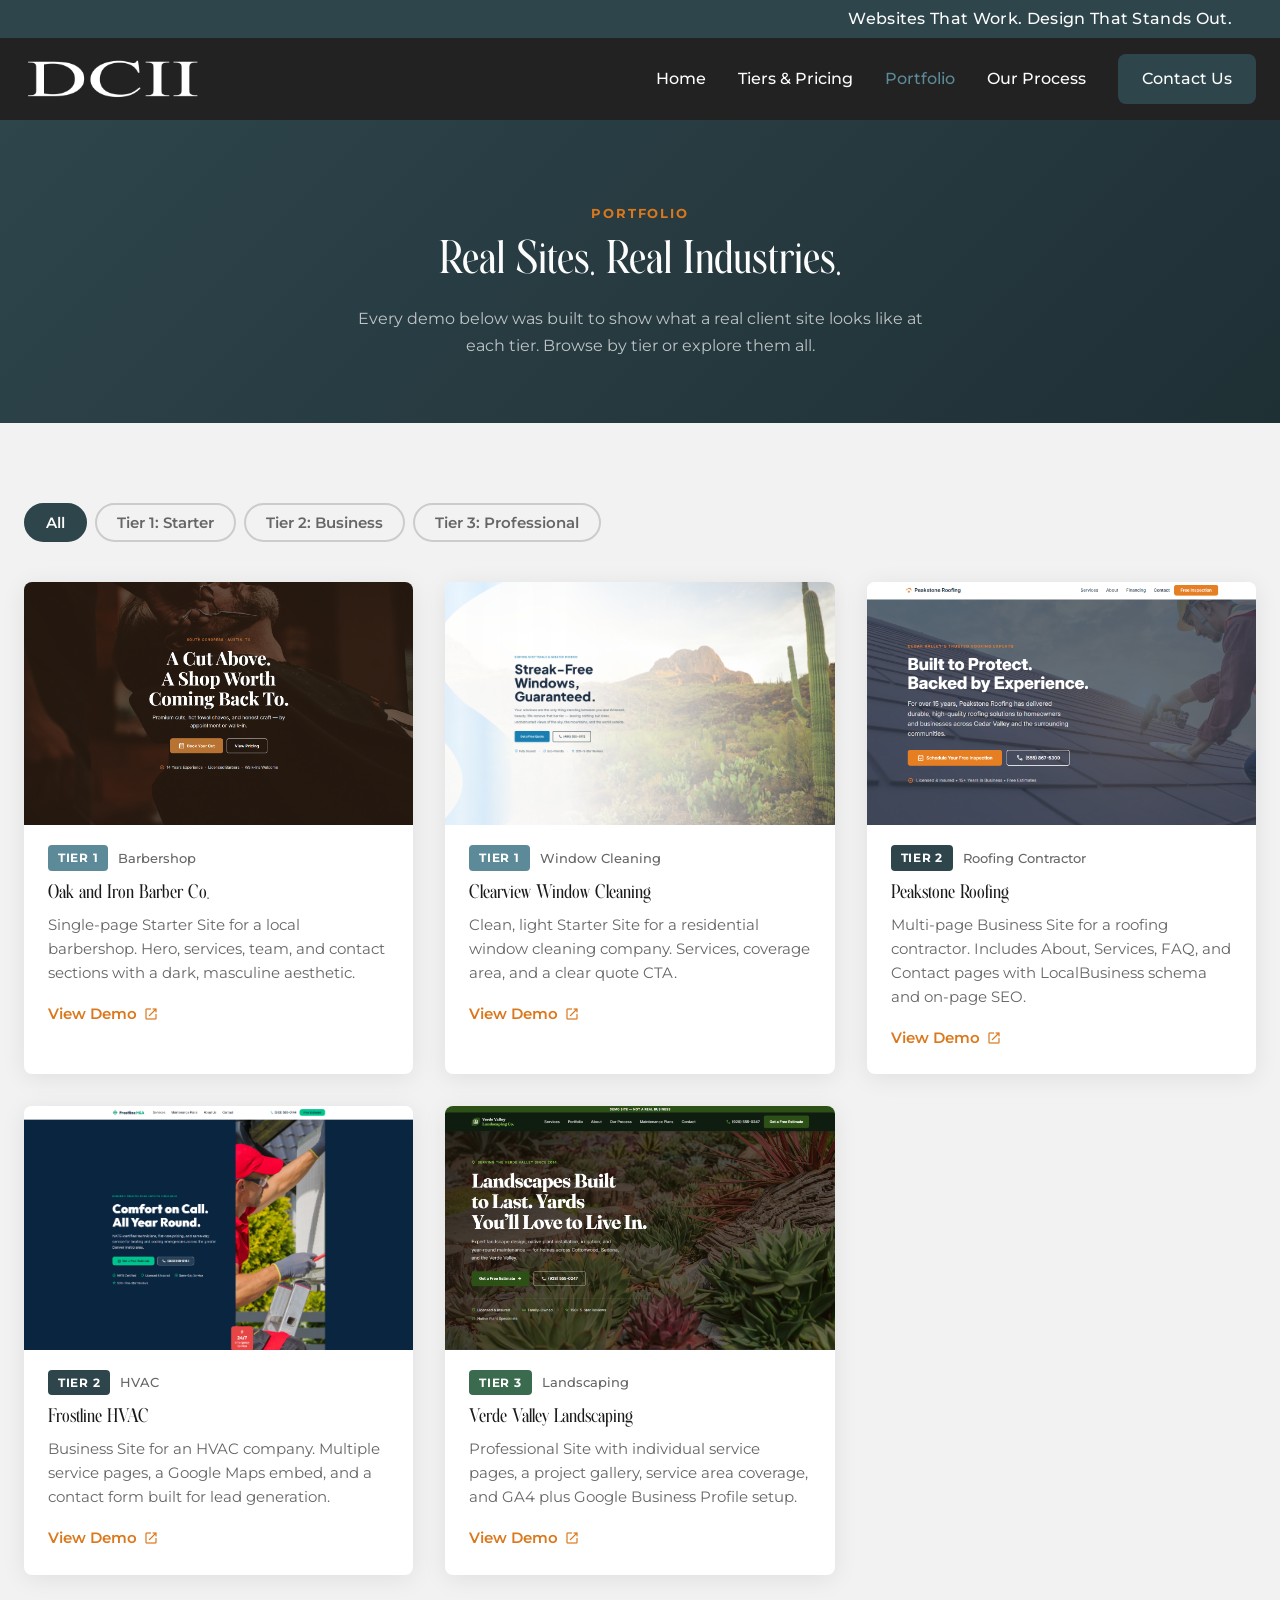
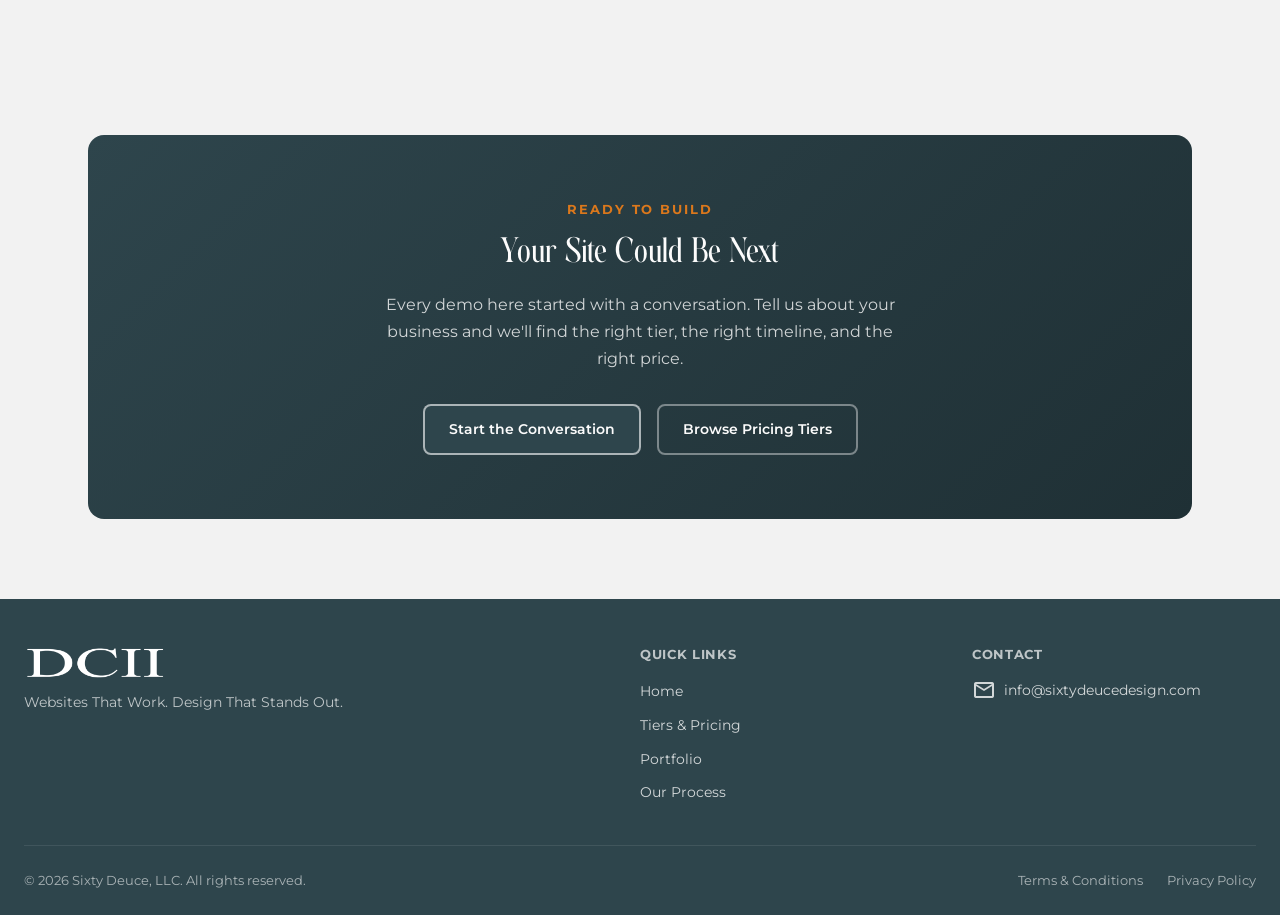
==== portfolio.html @ 743c44a7 "Refactor thank-you.html to remove inline styles and improve maintainability; add new tiers.html file" ====
<!DOCTYPE html>
<html lang="en">
<head>
  <meta charset="UTF-8">
  <meta name="viewport" content="width=device-width, initial-scale=1.0">
  <title>Portfolio | Sixty Deuce Design</title>
  <meta name="description" content="Browse live demo sites from Sixty Deuce Design. See real examples of Starter, Business, and Professional tier builds across barbershops, contractors, HVAC, landscaping, and more.">
  <meta property="og:title" content="Portfolio | Sixty Deuce Design">
  <meta property="og:description" content="Browse live demo sites from Sixty Deuce Design. See real examples of Starter, Business, and Professional tier builds.">
  <meta property="og:image" content="images/open-graph.png">
  <meta property="og:type" content="website">
  <link rel="icon" href="images/favicon.png" type="image/png">
  <link rel="apple-touch-icon" href="images/webclip.png">
  <link rel="preconnect" href="https://fonts.googleapis.com">
  <link rel="preconnect" href="https://fonts.gstatic.com" crossorigin>
  <link href="https://fonts.googleapis.com/css2?family=Montserrat:wght@300;400;500;600;700;800&display=swap" rel="stylesheet">
  <link href="https://fonts.googleapis.com/css2?family=Material+Symbols+Outlined:opsz,wght,FILL,GRAD@24,400,0,0" rel="stylesheet">
  <link rel="stylesheet" href="styles.css">
</head>
<body>

  <!-- NAV MOUNT: injected by js/components.js -->
  <div id="nav-mount"></div>

  <main id="main-content">

    <!-- PORTFOLIO HERO -->
    <section class="portfolio-hero" aria-labelledby="portfolio-page-heading">
      <div class="container">
        <p class="portfolio-hero__eyebrow">Portfolio</p>
        <h1 id="portfolio-page-heading" class="portfolio-hero__heading">Real Sites. Real Industries.</h1>
        <p class="portfolio-hero__subtext">Every demo below was built to show what a real client site looks like at each tier. Browse by tier or explore them all.</p>
      </div>
    </section>

    <!-- PORTFOLIO FILTER + GRID -->
    <section class="portfolio-section section" aria-label="Portfolio demos">
      <div class="container">

        <!-- FILTER BAR -->
        <div class="portfolio-filter" role="group" aria-label="Filter by tier">
          <button class="portfolio-filter__btn is-active" data-filter="all">All</button>
          <button class="portfolio-filter__btn" data-filter="t1">Tier 1: Starter</button>
          <button class="portfolio-filter__btn" data-filter="t2">Tier 2: Business</button>
          <button class="portfolio-filter__btn" data-filter="t3">Tier 3: Professional</button>
        </div>

        <!-- PORTFOLIO GRID -->
        <div class="portfolio-page__grid" id="portfolio-grid">

          <!-- Oak and Iron Barber Co. -->
          <article class="portfolio-page__card" data-tier="t1">
            <a href="https://demos.sixtydeucedesign.com/t1-starter/d3-oak-and-iron-barber/oak-and-iron-barber.html" target="_blank" rel="noopener noreferrer" class="portfolio-page__card-link" aria-label="View Oak and Iron Barber Co. demo (opens in new tab)">
              <div class="portfolio-page__card-image">
                <img src="images/oak-iron-screenshot.png" alt="Oak and Iron Barber Co. website screenshot" loading="lazy">
                <div class="portfolio-page__card-overlay" aria-hidden="true">
                  <span class="material-symbols-outlined">open_in_new</span>
                  <span>View Live Demo</span>
                </div>
              </div>
            </a>
            <div class="portfolio-page__card-info">
              <div class="portfolio-page__card-meta">
                <span class="portfolio-page__tier-badge portfolio-page__tier-badge--t1">Tier 1</span>
                <span class="portfolio-page__industry">Barbershop</span>
              </div>
              <h2 class="portfolio-page__card-title">Oak and Iron Barber Co.</h2>
              <p class="portfolio-page__card-desc">Single-page Starter Site for a local barbershop. Hero, services, team, and contact sections with a dark, masculine aesthetic.</p>
              <a href="https://demos.sixtydeucedesign.com/t1-starter/d3-oak-and-iron-barber/oak-and-iron-barber.html" target="_blank" rel="noopener noreferrer" class="portfolio-page__demo-link">
                View Demo <span class="material-symbols-outlined" aria-hidden="true">open_in_new</span>
              </a>
            </div>
          </article>

          <!-- Clearview Window Cleaning -->
          <article class="portfolio-page__card" data-tier="t1">
            <a href="https://demos.sixtydeucedesign.com/t1-starter/d4-clearview-window-cleaning/clearview-window-cleaning.html" target="_blank" rel="noopener noreferrer" class="portfolio-page__card-link" aria-label="View Clearview Window Cleaning demo (opens in new tab)">
              <div class="portfolio-page__card-image">
                <img src="images/clearview-window-screenshot.png" alt="Clearview Window Cleaning website screenshot" loading="lazy">
                <div class="portfolio-page__card-overlay" aria-hidden="true">
                  <span class="material-symbols-outlined">open_in_new</span>
                  <span>View Live Demo</span>
                </div>
              </div>
            </a>
            <div class="portfolio-page__card-info">
              <div class="portfolio-page__card-meta">
                <span class="portfolio-page__tier-badge portfolio-page__tier-badge--t1">Tier 1</span>
                <span class="portfolio-page__industry">Window Cleaning</span>
              </div>
              <h2 class="portfolio-page__card-title">Clearview Window Cleaning</h2>
              <p class="portfolio-page__card-desc">Clean, light Starter Site for a residential window cleaning company. Services, coverage area, and a clear quote CTA.</p>
              <a href="https://demos.sixtydeucedesign.com/t1-starter/d4-clearview-window-cleaning/clearview-window-cleaning.html" target="_blank" rel="noopener noreferrer" class="portfolio-page__demo-link">
                View Demo <span class="material-symbols-outlined" aria-hidden="true">open_in_new</span>
              </a>
            </div>
          </article>

          <!-- Peakstone Roofing -->
          <article class="portfolio-page__card" data-tier="t2">
            <a href="https://demos.sixtydeucedesign.com/t2-business/d1-peakstone-roofing/peakstone-roofing.html" target="_blank" rel="noopener noreferrer" class="portfolio-page__card-link" aria-label="View Peakstone Roofing demo (opens in new tab)">
              <div class="portfolio-page__card-image">
                <img src="images/peakstone-screenshot.png" alt="Peakstone Roofing website screenshot" loading="lazy">
                <div class="portfolio-page__card-overlay" aria-hidden="true">
                  <span class="material-symbols-outlined">open_in_new</span>
                  <span>View Live Demo</span>
                </div>
              </div>
            </a>
            <div class="portfolio-page__card-info">
              <div class="portfolio-page__card-meta">
                <span class="portfolio-page__tier-badge portfolio-page__tier-badge--t2">Tier 2</span>
                <span class="portfolio-page__industry">Roofing Contractor</span>
              </div>
              <h2 class="portfolio-page__card-title">Peakstone Roofing</h2>
              <p class="portfolio-page__card-desc">Multi-page Business Site for a roofing contractor. Includes About, Services, FAQ, and Contact pages with LocalBusiness schema and on-page SEO.</p>
              <a href="https://demos.sixtydeucedesign.com/t2-business/d1-peakstone-roofing/peakstone-roofing.html" target="_blank" rel="noopener noreferrer" class="portfolio-page__demo-link">
                View Demo <span class="material-symbols-outlined" aria-hidden="true">open_in_new</span>
              </a>
            </div>
          </article>

          <!-- Frostline HVAC -->
          <article class="portfolio-page__card" data-tier="t2">
            <a href="https://demos.sixtydeucedesign.com/t2-business/d2-frostline-hvac/frostline-hvac.html" target="_blank" rel="noopener noreferrer" class="portfolio-page__card-link" aria-label="View Frostline HVAC demo (opens in new tab)">
              <div class="portfolio-page__card-image">
                <img src="images/frostline-hvac.png" alt="Frostline HVAC website screenshot" loading="lazy">
                <div class="portfolio-page__card-overlay" aria-hidden="true">
                  <span class="material-symbols-outlined">open_in_new</span>
                  <span>View Live Demo</span>
                </div>
              </div>
            </a>
            <div class="portfolio-page__card-info">
              <div class="portfolio-page__card-meta">
                <span class="portfolio-page__tier-badge portfolio-page__tier-badge--t2">Tier 2</span>
                <span class="portfolio-page__industry">HVAC</span>
              </div>
              <h2 class="portfolio-page__card-title">Frostline HVAC</h2>
              <p class="portfolio-page__card-desc">Business Site for an HVAC company. Multiple service pages, a Google Maps embed, and a contact form built for lead generation.</p>
              <a href="https://demos.sixtydeucedesign.com/t2-business/d2-frostline-hvac/frostline-hvac.html" target="_blank" rel="noopener noreferrer" class="portfolio-page__demo-link">
                View Demo <span class="material-symbols-outlined" aria-hidden="true">open_in_new</span>
              </a>
            </div>
          </article>

          <!-- Verde Valley Landscaping -->
          <article class="portfolio-page__card" data-tier="t3">
            <a href="https://demos.sixtydeucedesign.com/t3-professional/d5-verde-valley-landscaping/verde-valley-landscaping.html" target="_blank" rel="noopener noreferrer" class="portfolio-page__card-link" aria-label="View Verde Valley Landscaping demo (opens in new tab)">
              <div class="portfolio-page__card-image">
                <img src="images/verde-screenshot.png" alt="Verde Valley Landscaping website screenshot" loading="lazy">
                <div class="portfolio-page__card-overlay" aria-hidden="true">
                  <span class="material-symbols-outlined">open_in_new</span>
                  <span>View Live Demo</span>
                </div>
              </div>
            </a>
            <div class="portfolio-page__card-info">
              <div class="portfolio-page__card-meta">
                <span class="portfolio-page__tier-badge portfolio-page__tier-badge--t3">Tier 3</span>
                <span class="portfolio-page__industry">Landscaping</span>
              </div>
              <h2 class="portfolio-page__card-title">Verde Valley Landscaping</h2>
              <p class="portfolio-page__card-desc">Professional Site with individual service pages, a project gallery, service area coverage, and GA4 plus Google Business Profile setup.</p>
              <a href="https://demos.sixtydeucedesign.com/t3-professional/d5-verde-valley-landscaping/verde-valley-landscaping.html" target="_blank" rel="noopener noreferrer" class="portfolio-page__demo-link">
                View Demo <span class="material-symbols-outlined" aria-hidden="true">open_in_new</span>
              </a>
            </div>
          </article>

        </div>

        <!-- EMPTY STATE (shown when filter returns no results) -->
        <p class="portfolio-empty" id="portfolio-empty" hidden>No demos in this tier yet. Check back soon.</p>

      </div>
    </section>

    <!-- PORTFOLIO CTA -->
    <section class="portfolio-cta-section section" aria-label="Start a project">
      <div class="container container--medium">
        <div class="portfolio-cta">
          <p class="portfolio-cta__eyebrow">Ready to Build</p>
          <h2 class="portfolio-cta__heading">Your Site Could Be Next</h2>
          <p class="portfolio-cta__text">Every demo here started with a conversation. Tell us about your business and we'll find the right tier, the right timeline, and the right price.</p>
          <div class="portfolio-cta__actions">
            <a href="index.html#contact-form" class="btn btn--primary">Start the Conversation</a>
            <a href="tiers.html" class="btn btn--secondary">Browse Pricing Tiers</a>
          </div>
        </div>
      </div>
    </section>

  </main>

  <!-- FOOTER MOUNT: injected by js/components.js -->
  <div id="footer-mount"></div>

  <script src="js/components.js"></script>
  <script>
    (function () {
      "use strict";

      /**
       * Initializes the portfolio filter buttons.
       * Filters cards by tier using data-tier attributes.
       */
      function initPortfolioFilter() {
        const filterBtns = document.querySelectorAll(".portfolio-filter__btn");
        const cards = document.querySelectorAll(".portfolio-page__card");
        const emptyState = document.getElementById("portfolio-empty");

        if (!filterBtns.length) {
          return;
        }

        /**
         * Applies a filter to the portfolio grid.
         * @param {string} filter The tier key to filter by, or 'all'.
         */
        function applyFilter(filter) {
          let visibleCount = 0;

          cards.forEach((card) => {
            const matches = filter === "all" || card.dataset.tier === filter;

            card.hidden = !matches;

            if (matches) {
              visibleCount++;
            }
          });

          if (emptyState) {
            emptyState.hidden = visibleCount > 0;
          }
        }

        filterBtns.forEach((btn) => {
          btn.addEventListener("click", () => {
            filterBtns.forEach((b) => {
              b.classList.remove("is-active");
              b.setAttribute("aria-pressed", "false");
            });

            btn.classList.add("is-active");
            btn.setAttribute("aria-pressed", "true");

            applyFilter(btn.dataset.filter);
          });
        });
      }

      if (document.readyState === "complete") {
        initPortfolioFilter();
      } else {
        window.addEventListener("load", initPortfolioFilter, { once: true });
      }
    })();
  </script>

</body>
</html>
---- styles.css ----
/* ================================
   SIXTY DEUCE DESIGN - MAIN STYLES
   ================================ */

/* ================================
   CUSTOM FONTS
   ================================ */
@font-face {
  font-family: Things;
  src: url("fonts/Things.otf") format("opentype");
  font-weight: 400;
  font-style: normal;
  font-display: swap;
}

/* ================================
   DESIGN TOKENS
   ================================ */
:root {
  --color-primary: #2e454c;
  --color-primary-hover: #1f2e33;
  --color-secondary: #5c8a98;
  --color-accent: #db781c;
  --color-bg: #f2f2f2;
  --color-bg-alt: #fcfcfc;
  --color-text: #1a1a1a;
  --color-text-muted: #666;
  --color-text-inverse: #fcfcfc;
  --color-border: #ccc;
  --color-neutral-dark: #222;
  --font-heading: Things, "Palatino Linotype", sans-serif;
  --font-body: Montserrat, sans-serif;
  --radius: 0.5rem;
  --shadow-smooth: 0 4px 24px rgba(0, 0, 0, 0.08);
  --container-max: 85rem;
  --container-medium: 72rem;
  --section-padding: 5rem 0;
  --section-padding-sm: 3rem 0;
}

/* ================================
   RESET AND BASE
   ================================ */
*,
*::before,
*::after {
  box-sizing: border-box;
}

body {
  margin: 0;
  background-color: var(--color-bg);
  font-family: var(--font-body);
  color: var(--color-text);
  font-size: 1rem;
  line-height: 1.6;
  -webkit-font-smoothing: antialiased;
  -moz-osx-font-smoothing: grayscale;
}

h1, h2, h3, h4, h5, h6 {
  font-family: var(--font-heading);
  margin: 0;
  font-weight: 400;
  line-height: 1.2;
}

h1 { font-size: clamp(2.5rem, 5vw, 4rem); line-height: 1.1; }
h2 { font-size: clamp(2rem, 4vw, 4rem); }
h3 { font-size: clamp(1.5rem, 3vw, 2rem); }

p { margin: 0 0 1rem; }

a {
  color: var(--color-secondary);
  text-decoration: none;
  transition: color 0.2s;
}

a:hover {
  color: var(--color-primary-hover);
}

ul, ol {
  margin: 0;
  padding: 0;
  list-style: none;
}

img {
  max-width: 100%;
  height: auto;
  display: block;
}

/* ================================
   FOCUS STATES
   ================================ */
*[tabindex]:focus-visible,
a:focus-visible,
button:focus-visible,
input:focus-visible,
textarea:focus-visible {
  outline: 0.125rem solid #4d65ff;
  outline-offset: 0.125rem;
}

/* ================================
   SKIP LINK
   ================================ */
.skip-link {
  position: absolute;
  top: -100%;
  left: 1rem;
  background: var(--color-primary);
  color: var(--color-text-inverse);
  padding: 0.5rem 1rem;
  border-radius: var(--radius);
  z-index: 9999;
  font-weight: 600;
}

.skip-link:focus {
  top: 1rem;
  color: var(--color-text-inverse);
}

/* ================================
   LAYOUT
   ================================ */
.container {
  width: 100%;
  max-width: var(--container-max);
  margin: 0 auto;
  padding: 0 1.5rem;
}

.container--medium {
  max-width: var(--container-medium);
}

/* ================================
   BUTTONS
   ================================ */
.btn {
  display: inline-flex;
  align-items: center;
  gap: 0.5rem;
  padding: 0.75rem 1.5rem;
  border: none;
  border-radius: var(--radius);
  font-family: var(--font-body);
  font-size: 0.875rem;
  font-weight: 600;
  text-decoration: none;
  cursor: pointer;
  transition: background-color 0.2s, color 0.2s, transform 0.15s;
}

.btn:hover {
  transform: translateY(-1px);
}

.btn--primary {
  background-color: var(--color-primary);
  color: var(--color-text-inverse);
}

.btn--primary:hover {
  background-color: var(--color-primary-hover);
  color: var(--color-text-inverse);
}

.btn--secondary {
  background-color: transparent;
  color: var(--color-primary);
  border: 2px solid var(--color-primary);
}

.btn--secondary:hover {
  background-color: var(--color-primary);
  color: var(--color-text-inverse);
}

.btn--white {
  background-color: var(--color-bg-alt);
  color: var(--color-primary);
}

.btn--white:hover {
  background-color: var(--color-primary);
  color: var(--color-text-inverse);
}

/* ================================
   TOP BANNER
   ================================ */
.top-banner {
  background-color: var(--color-primary);
  padding: 0.4rem 1.5rem;
}

.top-banner__text {
  text-align: right;
  color: var(--color-text-inverse);
  font-size: 1rem;
  font-weight: 500;
  letter-spacing: 0.02em;
  margin: 0;
}

/* ================================
   SITE HEADER
   ================================ */
.site-header {
  position: sticky;
  top: 0;
  z-index: 100;
  background-color: #222222;
  transition: box-shadow 0.3s;
}

.site-header--scrolled {
  box-shadow: 0 2px 12px rgba(0, 0, 0, 0.1);
}

.site-header__inner {
  display: flex;
  align-items: center;
  justify-content: space-between;
  padding: 1rem 1.5rem;
}

.site-header__logo-img {
  width: auto;
  height: 2.5rem;
}

.site-header__logo-img--inverted {
  filter: invert(1) brightness(2);
}

.site-header__nav ul {
  display: flex;
  align-items: center;
  gap: 2rem;
}

.site-header__nav a {
  color: var(--color-text-inverse);
  font-size: 1rem;
  font-weight: 500;
  transition: color 0.2s;
}

.site-header__nav a:hover {
  color: var(--color-accent);
}

.site-header__nav a.is-active {
  color: var(--color-secondary);
}

.site-header__cta {
  color: var(--color-text-inverse);
}

.site-header__cta:hover {
  color: var(--color-text-inverse);
}



/* ================================
   HERO
   ================================ */
.hero {
  position: relative;
  display: flex;
  align-items: center;
  min-height: 85vh;
  overflow: hidden;
}

.hero__background {
  position: absolute;
  inset: 0;
}

.hero__background img {
  width: 100%;
  height: 100%;
  object-fit: cover;
}

.hero__overlay {
  position: absolute;
  inset: 0;
  background: linear-gradient(135deg, rgba(30, 45, 50, 0.85), rgba(30, 45, 50, 0.6));
}

.hero__content {
  position: relative;
  z-index: 1;
  display: grid;
  grid-template-columns: 1fr 2fr;
  align-items: center;
  gap: 3rem;
  width: 100%;
  max-width: var(--container-max);
  margin: 0 auto;
  padding: 4rem 1.5rem;
}

.hero__text {
  color: var(--color-text-inverse);
}

.hero__subtitle {
  display: flex;
  align-items: center;
  gap: 1rem;
  margin-bottom: 1.5rem;
  font-size: 0.875rem;
  font-weight: 500;
  text-transform: uppercase;
  letter-spacing: 0.05em;
}

.hero__subtitle::before,
.hero__subtitle::after {
  content: "";
  height: 1px;
  width: 2rem;
  background-color: var(--color-accent);
}

.hero__title {
  color: var(--color-text-inverse);
  margin-bottom: 1.5rem;
}

.hero__tagline {
  font-size: 1.125rem;
  line-height: 1.7;
  opacity: 0.9;
  margin-bottom: 0;
}

.hero__image-wrap {
  position: relative;
}

.hero__image-wrap img {
  width: 100%;
  height: auto;
  border-radius: var(--radius);
}

/* ================================
   SECTION UTILITIES
   ================================ */
.section {
  padding: var(--section-padding);
}

.section--dark {
  background-color: var(--color-primary);
  color: var(--color-text-inverse);
}

.section--alt {
  background-color: var(--color-bg-alt);
}

.section__header {
  text-align: center;
  max-width: 54rem;
  margin: 0 auto 3rem;
}

.section__header h2 {
  margin-bottom: 1rem;
}

.section__header p {
  font-size: 1.125rem;
  color: var(--color-text);
}

.section--dark .section__header p {
  color: rgba(252, 252, 252, 0.8);
}

/* ================================
   INTRO SECTION
   ================================ */
.intro-section {
  position: relative;
  background: linear-gradient(
    to bottom,
    var(--color-bg) 50%,
    var(--color-primary) 50%
  );
}

.intro-section .intro__closing {
  color: var(--color-text-inverse);
  font-size: 1.5rem;
}

.intro__statement {
  font-size: 1.5rem;
  line-height: 1.8;
  text-align: center;
  margin: 0 auto 3rem;
}

.intro__cards {
  display: grid;
  grid-template-columns: repeat(3, 1fr);
  gap: 2rem;
  margin-bottom: 2rem;
}

.intro__card {
  background-color: var(--color-bg-alt);
  border-radius: var(--radius);
  border: 1px solid var(--color-text-muted);
  padding: 2rem;
  text-align: center;
  box-shadow: var(--shadow-smooth);
  transition: transform 0.2s;
}

.intro__card:hover {
  transform: translateY(-4px);
}

.intro__card-icon {
  width: 4.5rem;
  height: 4.5rem;
  margin: 0 auto 1rem;
  color: var(--color-text);
}

.intro__card-icon svg {
  width: 100%;
  height: 100%;
}

.intro__card-title {
  font-family: var(--font-heading);
  font-size: 2.25rem;
  font-weight: 400;
  margin-bottom: 0.5rem;
}

.intro__closing {
  text-align: center;
  font-size: 1.125rem;
  color: var(--color-secondary);
}

/* ================================
   TIERS SECTION
   ================================ */
.tiers__eyebrow {
  display: flex;
  align-items: center;
  justify-content: center;
  gap: 1rem;
  font-size: 0.875rem;
  font-weight: 500;
  letter-spacing: 0.05em;
  margin-bottom: 0.5rem;
}

.tiers__eyebrow::before,
.tiers__eyebrow::after {
  content: "";
  width: 3rem;
  height: 1px;
  background-color: var(--color-text);
}

.tiers__logo {
  display: block;
  width: auto;
  height: 5rem;
  margin: 0 auto 1.5rem;
}

.tiers__header h2 {
  font-family: var(--font-heading);
  font-size: 4rem;
  font-weight: 400;
  color: var(--color-accent);
  line-height: 1.2;
  margin-bottom: 1.5rem;
}

.tiers__intro {
  font-size: 1.25rem;
  line-height: 1.8;
  color: var(--color-text);
}

.tiers__row {
  display: grid;
  grid-template-columns: 1fr 1fr;
  align-items: center;
  gap: 3rem;
  padding: 3rem 0;
}

.tiers__row:not(:last-child) {
  border-bottom: 1px solid var(--color-border);
}

.tiers__row.is-reversed {
  direction: rtl;
}

.tiers__row.is-reversed > * {
  direction: ltr;
}

.tiers__image {
  position: relative;
  border-radius: var(--radius);
  overflow: hidden;
  box-shadow: var(--shadow-smooth);
  aspect-ratio: 6 / 4;
}

.tiers__image img {
  width: 100%;
  height: 100%;
  object-fit: cover;
  display: block;
}

.tiers__content h2 {
  margin-bottom: 0.5rem;
}

.tiers__price {
  font-size: 1.25rem;
  font-weight: 600;
  margin-bottom: 0.5rem;
}

.tiers__tagline {
  font-style: italic;
  color: var(--color-text-muted);
  margin-bottom: 1rem;
}

.tiers__features {
  margin-bottom: 1.5rem;
  padding-left: 1.25rem;
  list-style: disc;
}

.tiers__features li {
  margin-bottom: 0.5rem;
  line-height: 1.5;
}

/* ================================
   ADD-ONS SECTION
   ================================ */
.addons-section {
  background: linear-gradient(135deg, #3d5a63 0%, #2e454c 40%, #1f3035 100%);
}

.addons__icon {
  width: 5rem;
  height: 5rem;
  margin: 0 auto 1rem;
  color: var(--color-text-inverse);
}

.addons__icon svg {
  width: 100%;
  height: 100%;
}

.addons-section .section__header h2 {
  font-family: var(--font-heading);
  font-size: 4rem;
  font-weight: 400;
}

.addons__grid {
  display: grid;
  grid-template-columns: 1fr 1fr;
  gap: 2rem;
}

.addons__card {
  background-color: rgba(20, 35, 40, 0.85);
  border-radius: var(--radius);
  padding: 2.5rem;
  border: 1px solid rgba(255, 255, 255, 0.1);
}

.addons__card h3 {
  font-family: var(--font-heading);
  font-size: 2rem;
  font-weight: 400;
  margin-bottom: 1.25rem;
  color: var(--color-text-inverse);
}

.addons__card ul {
  padding-left: 1.25rem;
  list-style: disc;
}

.addons__card li {
  margin-bottom: 1rem;
  line-height: 1.6;
  color: rgba(252, 252, 252, 0.9);
}

/* ================================
   PROCESS / TIMELINE SECTION
   ================================ */
.timeline {
  position: relative;
  padding-top: 3rem;
}

.timeline__track {
  position: absolute;
  top: 5rem;
  left: 2rem;
  right: 2rem;
  height: 3px;
  background-color: var(--color-border);
}

.timeline__progress {
  width: 0;
  height: 100%;
  background-color: var(--color-accent);
  transition: width 3s cubic-bezier(0.4, 0, 0.2, 1);
}

.timeline[data-scroll="in"] .timeline__progress {
  width: 100%;
}

.timeline__steps {
  display: grid;
  grid-template-columns: repeat(4, 1fr);
  gap: 2rem;
  position: relative;
}

.timeline__step {
  text-align: center;
  padding: 0 0.5rem;
}

.timeline__marker {
  width: 3.5rem;
  height: 3.5rem;
  border-radius: 50%;
  background-color: var(--color-primary);
  color: var(--color-text-inverse);
  font-family: var(--font-heading);
  font-size: 1.125rem;
  font-weight: 700;
  display: flex;
  align-items: center;
  justify-content: center;
  margin: 0 auto 1.25rem;
  border: 3px solid var(--color-border);
  transition: background-color 0.6s ease, border-color 0.6s ease, transform 0.6s ease;
  position: relative;
  z-index: 2;
}

.timeline[data-scroll="in"] .timeline__step:nth-child(1) .timeline__marker {
  background-color: var(--color-accent);
  border-color: var(--color-accent);
  transform: scale(1.15);
  transition-delay: 0.6s;
}

.timeline[data-scroll="in"] .timeline__step:nth-child(2) .timeline__marker {
  background-color: var(--color-accent);
  border-color: var(--color-accent);
  transform: scale(1.15);
  transition-delay: 1.3s;
}

.timeline[data-scroll="in"] .timeline__step:nth-child(3) .timeline__marker {
  background-color: var(--color-accent);
  border-color: var(--color-accent);
  transform: scale(1.15);
  transition-delay: 2s;
}

.timeline[data-scroll="in"] .timeline__step:nth-child(4) .timeline__marker {
  background-color: var(--color-accent);
  border-color: var(--color-accent);
  transform: scale(1.15);
  transition-delay: 2.7s;
}

.timeline__step h3 {
  margin-bottom: 0.5rem;
  font-size: 2.5rem;
}

.timeline__step p {
  font-size: 0.9375rem;
  color: var(--color-text-muted);
  line-height: 1.6;
}

/* ================================
   PORTFOLIO SECTION
   ================================ */
.portfolio__grid {
  display: grid;
  grid-template-columns: repeat(2, 1fr);
  gap: 2rem;
}

.portfolio__card {
  display: block;
  position: relative;
  border-radius: var(--radius);
  overflow: hidden;
  box-shadow: var(--shadow-smooth);
  text-decoration: none;
  transition: transform 0.2s, box-shadow 0.2s;
}

.portfolio__card:hover {
  transform: translateY(-4px);
  box-shadow: 0 8px 32px rgba(0, 0, 0, 0.12);
}

.portfolio__card-image {
  aspect-ratio: 16 / 10;
  overflow: hidden;
}

.portfolio__card-image img {
  width: 100%;
  height: 100%;
  object-fit: cover;
  transition: transform 0.3s;
}

.portfolio__card:hover .portfolio__card-image img {
  transform: scale(1.03);
}

.portfolio__card-info {
  padding: 1.25rem 1.5rem;
  background: var(--color-bg-alt);
}

.portfolio__card-title {
  font-family: var(--font-heading);
  font-size: 1.25rem;
  font-weight: 700;
  color: var(--color-text);
  margin-bottom: 0.25rem;
}

.portfolio__card-tier {
  font-size: 0.8125rem;
  font-weight: 500;
  color: var(--color-secondary);
  text-transform: uppercase;
  letter-spacing: 0.03em;
}

/* ================================
   CONTACT FORM SECTION
   ================================ */
.contact {
  position: relative;
  background-color: #1f3035;
  background-image: url("data:image/svg+xml,%3Csvg width='40' height='40' xmlns='http://www.w3.org/2000/svg'%3E%3Cpath d='M0 40L40 0H20L0 20M40 40V20L20 40' fill='%2322353b' fill-opacity='0.5'/%3E%3C/svg%3E");
  overflow: hidden;
}

.contact__bg-accent {
  position: absolute;
  top: -8rem;
  right: -8rem;
  width: 28rem;
  height: 28rem;
  border-radius: 50%;
  background: radial-gradient(circle, rgba(219, 120, 28, 0.12) 0%, transparent 70%);
  pointer-events: none;
}

.contact__header {
  text-align: center;
  margin-bottom: 3rem;
}

.contact__eyebrow {
  display: inline-block;
  font-size: 0.8125rem;
  font-weight: 700;
  text-transform: uppercase;
  letter-spacing: 0.15em;
  color: var(--color-accent);
  margin-bottom: 0.75rem;
}

.contact__heading {
  color: var(--color-text-inverse);
}

.site-footer__logo-img {
  font-family: var(--font-heading);
  color: var(--color-text-inverse);
  margin: 0 0 1rem;
  filter: invert(1);
}

.contact__subtext {
  max-width: 34rem;
  margin: 0 auto;
  color: rgba(255, 255, 255, 0.7);
  font-size: 1rem;
  line-height: 1.7;
}

.contact__card {
  position: relative;
  max-width: 40rem;
  margin: 0 auto;
  background-color: #fff;
  border-radius: 1rem;
  padding: 3rem;
  box-shadow: 0 20px 60px rgba(0, 0, 0, 0.3);
}

.contact__form {
  display: grid;
  grid-template-columns: 1fr 1fr;
  gap: 1.25rem;
}

.contact__field {
  display: flex;
  flex-direction: column;
  gap: 0.375rem;
}

.contact__field--full {
  grid-column: 1 / -1;
}

.contact__label {
  font-size: 1rem;
  font-weight: 600;
}

.contact__label .required {
  color: #c0392b;
}

.contact__input,
.contact__textarea {
  padding: 0.75rem 1rem;
  border: 1px solid var(--color-border);
  border-radius: var(--radius);
  font-family: var(--font-body);
  font-size: 1rem;
  background-color: #f8f8f8;
  transition: border-color 0.2s, box-shadow 0.2s;
}

.contact__input:focus,
.contact__textarea:focus {
  border-color: var(--color-accent);
  box-shadow: 0 0 0 3px rgba(219, 120, 28, 0.15);
  outline: none;
}

.contact__textarea {
  min-height: 8rem;
  resize: vertical;
}

.contact__submit {
  grid-column: 1 / -1;
  padding-top: 0.5rem;
}

/* ================================
   SITE FOOTER
   ================================ */
.site-footer {
  background-color: var(--color-primary);
  color: var(--color-text-inverse);
  padding: 3rem 0 1.5rem;
}

.site-footer__grid {
  display: grid;
  grid-template-columns: 2fr 1fr 1fr;
  gap: 3rem;
  margin-bottom: 2rem;
}

.site-footer__logo-img {
  width: auto;
  height: 2rem;
  margin-bottom: 0.75rem;
}

.site-footer__tagline {
  font-size: 0.875rem;
  opacity: 0.7;
}

.site-footer__heading {
  font-family: var(--font-body);
  font-size: 0.8125rem;
  font-weight: 700;
  text-transform: uppercase;
  letter-spacing: 0.05em;
  margin-bottom: 1rem;
  opacity: 0.7;
}

.site-footer__list li {
  margin-bottom: 0.5rem;
}

.site-footer__list a {
  color: var(--color-text-inverse);
  font-size: 0.875rem;
  display: inline-flex;
  align-items: center;
  gap: 0.5rem;
  opacity: 0.8;
  transition: opacity 0.2s;
}

.site-footer__list a:hover {
  opacity: 1;
  color: var(--color-text-inverse);
}

.site-footer__bottom {
  display: flex;
  justify-content: space-between;
  align-items: center;
  padding-top: 1.5rem;
  border-top: 1px solid rgba(255, 255, 255, 0.15);
  font-size: 0.8125rem;
  opacity: 0.6;
}

.site-footer__copy {
  margin: 0;
}

.site-footer__legal {
  display: flex;
  gap: 1.5rem;
}

.site-footer__legal a {
  color: var(--color-text-inverse);
}

.site-footer__legal a:hover {
  color: var(--color-text-inverse);
  opacity: 0.8;
}

/* ================================
   RESPONSIVE - TABLET (991px)
   ================================ */
@media (max-width: 991px) {


  .hero__content {
    grid-template-columns: 1fr;
    text-align: center;
  }

  .hero__subtitle {
    justify-content: center;
  }

  .hero__image-wrap {
    display: none;
  }

  .tiers__row,
  .tiers__row.is-reversed {
    grid-template-columns: 1fr;
    direction: ltr;
  }

  .tiers__image {
    order: -1;
  }

  .addons__grid {
    grid-template-columns: 1fr;
  }

  .process__grid {
    grid-template-columns: repeat(2, 1fr);
  }

  .site-footer__grid {
    grid-template-columns: 1fr 1fr;
  }
}

/* ================================
   RESPONSIVE - MOBILE (767px)
   ================================ */
@media (max-width: 767px) {
  :root {
    --section-padding: 3rem 0;
  }

  .intro__cards {
    grid-template-columns: 1fr;
  }

  .portfolio__grid {
    grid-template-columns: 1fr;
  }

  .process__grid {
    grid-template-columns: 1fr;
  }

  .contact__form {
    grid-template-columns: 1fr;
  }

  .contact__card {
    padding: 2rem 1.5rem;
  }

  .contact__heading {
    font-size: 2rem;
  }

  .site-footer__grid {
    grid-template-columns: 1fr;
    gap: 2rem;
  }

  .site-footer__bottom {
    flex-direction: column;
    gap: 0.75rem;
    text-align: center;
  }
}

/* ================================
   SCROLLOUT ANIMATIONS
   ================================ */
[data-scroll] {
  opacity: 0;
  transform: translateY(2rem);
  transition: opacity 0.6s ease, transform 0.6s ease;
}

[data-scroll="in"] {
  opacity: 1;
  transform: translateY(0);
}

.intro__card[data-scroll] {
  transition-delay: calc(var(--scroll-index, 0) * 0.1s);
}

/* ================================
   PORTFOLIO PAGE - HERO
   ================================ */
.portfolio-hero {
  background: linear-gradient(135deg, #2e454c 0%, #1f3035 100%);
  padding: 5rem 0 4rem;
  text-align: center;
}

.portfolio-hero__eyebrow {
  display: inline-block;
  font-size: 0.8125rem;
  font-weight: 700;
  text-transform: uppercase;
  letter-spacing: 0.15em;
  color: var(--color-accent);
  margin-bottom: 0.75rem;
}

.portfolio-hero__heading {
  font-family: var(--font-heading);
  font-size: 3rem;
  color: var(--color-text-inverse);
  margin: 0 0 1rem;
}

.portfolio-hero__subtext {
  max-width: 36rem;
  margin: 0 auto;
  color: rgba(255, 255, 255, 0.7);
  font-size: 1rem;
  line-height: 1.7;
}

/* ================================
   PORTFOLIO PAGE - FILTER
   ================================ */
.portfolio-section {
  background-color: var(--color-bg);
}

.portfolio-filter {
  display: flex;
  gap: 0.5rem;
  flex-wrap: wrap;
  margin-bottom: 2.5rem;
}

.portfolio-filter__btn {
  padding: 0.5rem 1.25rem;
  border: 2px solid var(--color-border);
  border-radius: 2rem;
  background: none;
  font-family: var(--font-body);
  font-size: 0.9375rem;
  font-weight: 600;
  color: var(--color-text-muted);
  cursor: pointer;
  transition: border-color 0.2s, color 0.2s, background-color 0.2s;
}

.portfolio-filter__btn:hover {
  border-color: var(--color-primary);
  color: var(--color-primary);
}

.portfolio-filter__btn.is-active {
  background-color: var(--color-primary);
  border-color: var(--color-primary);
  color: var(--color-text-inverse);
}

/* ================================
   PORTFOLIO PAGE - GRID
   ================================ */
.portfolio-page__grid {
  display: grid;
  grid-template-columns: repeat(3, 1fr);
  gap: 2rem;
}

.portfolio-page__card {
  background-color: #fff;
  border-radius: var(--radius);
  overflow: hidden;
  box-shadow: var(--shadow-smooth);
  transition: transform 0.2s, box-shadow 0.2s;
}

.portfolio-page__card:hover {
  transform: translateY(-4px);
  box-shadow: 0 8px 32px rgba(0, 0, 0, 0.12);
}

.portfolio-page__card-link {
  display: block;
  text-decoration: none;
}

.portfolio-page__card-image {
  position: relative;
  aspect-ratio: 16 / 10;
  overflow: hidden;
}

.portfolio-page__card-image img {
  width: 100%;
  height: 100%;
  object-fit: cover;
  transition: transform 0.3s;
}

.portfolio-page__card:hover .portfolio-page__card-image img {
  transform: scale(1.03);
}

.portfolio-page__card-overlay {
  position: absolute;
  inset: 0;
  background-color: rgba(46, 69, 76, 0.75);
  display: flex;
  flex-direction: column;
  align-items: center;
  justify-content: center;
  gap: 0.5rem;
  color: #fff;
  font-size: 0.9375rem;
  font-weight: 600;
  opacity: 0;
  transition: opacity 0.2s;
}

.portfolio-page__card-overlay .material-symbols-outlined {
  font-size: 2rem;
}

.portfolio-page__card:hover .portfolio-page__card-overlay {
  opacity: 1;
}

.portfolio-page__card-info {
  padding: 1.25rem 1.5rem 1.5rem;
}

.portfolio-page__card-meta {
  display: flex;
  align-items: center;
  gap: 0.625rem;
  margin-bottom: 0.625rem;
}

.portfolio-page__tier-badge {
  font-size: 0.75rem;
  font-weight: 700;
  text-transform: uppercase;
  letter-spacing: 0.06em;
  padding: 0.2rem 0.625rem;
  border-radius: 0.25rem;
  color: #fff;
}

.portfolio-page__tier-badge--t1 {
  background-color: #5c8a98;
}

.portfolio-page__tier-badge--t2 {
  background-color: var(--color-primary);
}

.portfolio-page__tier-badge--t3 {
  background-color: #3a6b4f;
}

.portfolio-page__tier-badge--t4 {
  background-color: var(--color-accent);
}

.portfolio-page__industry {
  font-size: 0.8125rem;
  color: var(--color-text-muted);
  font-weight: 500;
}

.portfolio-page__card-title {
  font-family: var(--font-heading);
  font-size: 1.25rem;
  color: var(--color-text);
  margin: 0 0 0.5rem;
}

.portfolio-page__card-desc {
  font-size: 0.9375rem;
  line-height: 1.6;
  color: var(--color-text-muted);
  margin: 0 0 1rem;
}

.portfolio-page__demo-link {
  display: inline-flex;
  align-items: center;
  gap: 0.375rem;
  font-size: 0.9375rem;
  font-weight: 600;
  color: var(--color-accent);
  text-decoration: none;
  transition: color 0.2s;
}

.portfolio-page__demo-link:hover {
  color: var(--color-primary);
}

.portfolio-page__demo-link .material-symbols-outlined {
  font-size: 1rem;
}

.portfolio-empty {
  text-align: center;
  color: var(--color-text-muted);
  padding: 3rem 0;
  font-size: 1rem;
}

/* ================================
   PORTFOLIO PAGE - CTA
   ================================ */
.portfolio-cta {
  background: linear-gradient(135deg, #2e454c 0%, #1f3035 100%);
  border-radius: 1rem;
  padding: 4rem;
  text-align: center;
  color: var(--color-text-inverse);
}

.portfolio-cta__eyebrow {
  font-size: 0.8125rem;
  font-weight: 700;
  text-transform: uppercase;
  letter-spacing: 0.15em;
  color: var(--color-accent);
  margin-bottom: 0.75rem;
}

.portfolio-cta__heading {
  font-family: var(--font-heading);
  font-size: 2.25rem;
  margin: 0 0 1rem;
}

.portfolio-cta__text {
  max-width: 32rem;
  margin: 0 auto 2rem;
  opacity: 0.8;
  line-height: 1.7;
}

.portfolio-cta__actions {
  display: flex;
  gap: 1rem;
  justify-content: center;
  flex-wrap: wrap;
}

.portfolio-cta .btn--primary {
  border: 2px solid rgba(255, 255, 255, 0.6);
}

.portfolio-cta .btn--primary:hover {
  border-color: #fff;
}

.portfolio-cta .btn--secondary {
  border-color: rgba(255, 255, 255, 0.4);
  color: var(--color-text-inverse);
  background-color: transparent;
}

.portfolio-cta .btn--secondary:hover {
  background-color: rgba(255, 255, 255, 0.1);
  border-color: rgba(255, 255, 255, 0.7);
  color: var(--color-text-inverse);
}

@media (max-width: 991px) {
  .portfolio-page__grid {
    grid-template-columns: repeat(2, 1fr);
  }
}

@media (max-width: 767px) {
  .portfolio-hero__heading {
    font-size: 2rem;
  }

  .portfolio-page__grid {
    grid-template-columns: 1fr;
  }

  .portfolio-cta {
    padding: 2.5rem 1.5rem;
  }
}

/* ================================
   OUR PROCESS PAGE - HERO
   ================================ */
.process-hero {
  background: linear-gradient(135deg, #2e454c 0%, #1f3035 100%);
  padding: 5rem 0 4rem;
  text-align: center;
}

.process-hero__eyebrow {
  display: inline-block;
  font-size: 0.8125rem;
  font-weight: 700;
  text-transform: uppercase;
  letter-spacing: 0.15em;
  color: var(--color-accent);
  margin-bottom: 0.75rem;
}

.process-hero__heading {
  font-family: var(--font-heading);
  color: var(--color-text-inverse);
  margin: 0 0 1rem;
}

.process-hero__subtext {
  max-width: 38rem;
  margin: 0 auto;
  color: rgba(255, 255, 255, 0.7);
  font-size: 1rem;
  line-height: 1.7;
}

/* ================================
   OUR PROCESS PAGE - INTRO
   ================================ */
.process-intro {
  background-color: var(--color-bg-alt);
  border-bottom: 1px solid var(--color-border);
}

.process-intro__lead {
  font-size: 1.125rem;
  line-height: 1.8;
  color: var(--color-text);
  text-align: center;
}

/* ================================
   OUR PROCESS PAGE - PHASES
   ================================ */
.process-phases {
  background-color: var(--color-bg);
}

.process-phase {
  display: grid;
  grid-template-columns: 4rem 1fr;
  gap: 2rem;
  padding: 3rem 0;
  border-bottom: 1px solid var(--color-border);
}

.process-phase:last-child {
  border-bottom: none;
}

.process-phase--highlight {
  background-color: var(--color-bg-alt);
  border-radius: var(--radius);
  padding: 3rem;
  border: 1px solid var(--color-border);
  margin-top: 1rem;
}

.process-phase__number {
  font-family: var(--font-heading);
  font-size: 3rem;
  font-weight: 700;
  color: var(--color-accent);
  opacity: 0.4;
  line-height: 1;
  padding-top: 0.25rem;
}

.process-phase__label {
  font-size: 0.8125rem;
  font-weight: 700;
  text-transform: uppercase;
  letter-spacing: 0.12em;
  color: var(--color-accent);
  margin: 0 0 0.375rem;
  display: flex;
  align-items: center;
  gap: 0.75rem;
}

.process-phase__tier-only {
  font-size: 0.75rem;
  font-weight: 600;
  background-color: var(--color-primary);
  color: var(--color-text-inverse);
  padding: 0.2rem 0.5rem;
  border-radius: 0.25rem;
  text-transform: uppercase;
  letter-spacing: 0.08em;
}

.process-phase__heading {
  font-family: var(--font-heading);
  font-size: 2.5rem;
  color: var(--color-primary);
  margin: 0 0 0.5rem;
}

.process-phase__timing {
  display: inline-flex;
  align-items: center;
  gap: 0.375rem;
  font-size: 0.875rem;
  color: var(--color-text-muted);
  margin-bottom: 1rem;
}

.process-phase__timing .material-symbols-outlined {
  font-size: 1rem;
}

.process-phase__desc {
  font-size: 1rem;
  line-height: 1.75;
  color: var(--color-text);
  margin-bottom: 2rem;
}

.process-phase__details {
  display: grid;
  grid-template-columns: 1fr 1fr;
  gap: 2rem;
}

.process-phase__col-label {
  font-size: 0.8125rem;
  font-weight: 700;
  text-transform: uppercase;
  letter-spacing: 0.12em;
  color: var(--color-accent);
  margin: 0 0 1rem;
}

.process-phase__list {
  list-style: none;
  margin: 0;
  padding: 0;
  display: flex;
  flex-direction: column;
  gap: 0.625rem;
}

.process-phase__list li {
  display: flex;
  gap: 0.5rem;
  align-items: flex-start;
  font-size: 0.9375rem;
  line-height: 1.5;
  color: var(--color-text);
}

.process-phase__list li .material-symbols-outlined {
  font-size: 1.125rem;
  flex-shrink: 0;
  margin-top: 0.125rem;
}

.process-phase__list li:has(.material-symbols-outlined[aria-hidden="true"]:first-child) {
  color: var(--color-text);
}

.process-phase__list .material-symbols-outlined {
  color: var(--color-accent);
}

.process-phase__list--tiers li {
  align-items: center;
  gap: 0.625rem;
}

.process-phase__tier-badge {
  display: inline-flex;
  align-items: center;
  justify-content: center;
  font-size: 0.75rem;
  font-weight: 700;
  background-color: var(--color-primary);
  color: var(--color-text-inverse);
  padding: 0.2rem 0.5rem;
  border-radius: 0.25rem;
  flex-shrink: 0;
  min-width: 2rem;
}

/* ================================
   OUR PROCESS PAGE - CALLOUTS
   ================================ */
.process-callouts {
  background-color: var(--color-bg-alt);
  border-top: 1px solid var(--color-border);
}

.process-callouts__grid {
  display: grid;
  grid-template-columns: repeat(2, 1fr);
  gap: 2rem;
}

.process-callout {
  background-color: #fff;
  border-radius: var(--radius);
  padding: 2rem;
  box-shadow: var(--shadow-smooth);
}

.process-callout__icon {
  font-size: 2rem;
  color: var(--color-primary);
  margin-bottom: 1rem;
  display: block;
}

.process-callout__heading {
  color: var(--color-text);
  margin: 0 0 0.625rem;
}

.process-callout__text {
  font-size: 0.9375rem;
  line-height: 1.7;
  color: var(--color-text-muted);
  margin: 0;
}

/* ================================
   OUR PROCESS PAGE - CTA
   ================================ */
.process-cta {
  background: linear-gradient(135deg, #2e454c 0%, #1f3035 100%);
  border-radius: 1rem;
  padding: 4rem;
  text-align: center;
  color: var(--color-text-inverse);
}

.process-cta__eyebrow {
  font-size: 0.8125rem;
  font-weight: 700;
  text-transform: uppercase;
  letter-spacing: 0.15em;
  color: var(--color-accent);
  margin-bottom: 0.75rem;
}

.process-cta__heading {
  font-family: var(--font-heading);
  margin: 0 0 1rem;
}

.process-cta__text {
  max-width: 32rem;
  margin: 0 auto 2rem;
  opacity: 0.8;
  line-height: 1.7;
}

.process-cta__actions {
  display: flex;
  gap: 1rem;
  justify-content: center;
  flex-wrap: wrap;
}

.process-cta .btn--primary {
  border: 2px solid rgba(255, 255, 255, 0.6);
}

.process-cta .btn--primary:hover {
  border-color: #fff;
}

.process-cta .btn--secondary {
  border-color: rgba(255, 255, 255, 0.4);
  color: var(--color-text-inverse);
  background-color: transparent;
}

.process-cta .btn--secondary:hover {
  background-color: rgba(255, 255, 255, 0.1);
  border-color: rgba(255, 255, 255, 0.7);
  color: var(--color-text-inverse);
}

@media (max-width: 767px) {
  .process-hero__heading {
    font-size: 2rem;
  }

  .process-phase {
    grid-template-columns: 1fr;
    gap: 0.5rem;
  }

  .process-phase__number {
    font-size: 2rem;
  }

  .process-phase--highlight {
    padding: 2rem 1.5rem;
  }

  .process-phase__details {
    grid-template-columns: 1fr;
    gap: 1.5rem;
  }

  .process-callouts__grid {
    grid-template-columns: 1fr;
  }

  .process-cta {
    padding: 2.5rem 1.5rem;
  }
}

/* ================================
   THANK YOU PAGE
   ================================ */
.thankyou {
  min-height: 80vh;
  display: flex;
  align-items: center;
  justify-content: center;
  text-align: center;
  padding: 4rem 1.5rem;
}

.thankyou__inner {
  max-width: 32rem;
}

.thankyou__icon {
  font-size: 4rem;
  color: var(--color-accent);
  margin-bottom: 1.5rem;
}

.thankyou__heading {
  font-family: var(--font-heading);
  font-size: 2.75rem;
  color: var(--color-primary);
  margin: 0 0 1rem;
}

.thankyou__text {
  color: var(--color-text-muted);
  font-size: 1rem;
  line-height: 1.7;
  margin-bottom: 2rem;
}

/* ================================
   TIERS PAGE HERO
   ================================ */
.tiers-hero {
  background: linear-gradient(135deg, #2e454c 0%, #1f3035 100%);
  padding: 5rem 0 4rem;
  text-align: center;
}

.tiers-hero__eyebrow {
  display: inline-block;
  font-size: 0.8125rem;
  font-weight: 700;
  text-transform: uppercase;
  letter-spacing: 0.15em;
  color: var(--color-accent);
  margin-bottom: 0.75rem;
}

.tiers-hero__heading {
  font-family: var(--font-heading);
  color: var(--color-text-inverse);
  margin: 0 0 1rem;
}

.tiers-hero__subtext {
  max-width: 36rem;
  margin: 0 auto;
  color: rgba(255, 255, 255, 0.7);
  font-size: 1rem;
  line-height: 1.7;
}

/* ================================
   TAB NAVIGATION
   ================================ */
.tier-tabs {
  background-color: var(--color-bg);
}

.tab-nav {
  border-bottom: 2px solid var(--color-border);
  background-color: #fff;
}

.tab-nav__list {
  display: grid;
  grid-template-columns: repeat(4, 1fr);
}

.tab-nav__btn {
  display: flex;
  flex-direction: column;
  align-items: center;
  gap: 0.25rem;
  padding: 1.25rem 1rem;
  border: none;
  border-bottom: 3px solid transparent;
  margin-bottom: -2px;
  background: none;
  cursor: pointer;
  font-family: var(--font-body);
  text-align: center;
  transition: background-color 0.2s, border-color 0.2s;
  color: var(--color-text-muted);
}

.tab-nav__btn:hover {
  background-color: #f5f5f5;
  color: var(--color-text);
}

.tab-nav__btn.is-active {
  border-bottom-color: var(--color-accent);
  color: var(--color-primary);
}

.tab-nav__tier {
  font-size: 0.75rem;
  font-weight: 700;
  text-transform: uppercase;
  letter-spacing: 0.1em;
  color: var(--color-accent);
}

.tab-nav__name {
  font-size: 1.25rem;
  font-weight: 700;
}

.tab-nav__price {
  font-size: 0.8125rem;
  font-weight: 500;
  color: inherit;
}

/* ================================
   TAB PANELS
   ================================ */
.tab-panel {
  display: none;
  padding: 4rem 0;
}

.tab-panel.is-active {
  display: block;
}

.tier-panel__header {
  text-align: center;
  margin-bottom: 3.5rem;
  padding-bottom: 3rem;
  border-bottom: 1px solid var(--color-border);
}

.tier-panel__eyebrow {
  display: inline-block;
  font-size: 0.8125rem;
  font-weight: 700;
  text-transform: uppercase;
  letter-spacing: 0.15em;
  color: var(--color-accent);
  margin-bottom: 0.5rem;
}

.tier-panel__name {
  font-family: var(--font-heading);
  color: var(--color-primary);
  margin: 0 0 0.5rem;
}

.tier-panel__price {
  font-size: 1.5rem;
  font-weight: 700;
  color: var(--color-text);
  margin: 0 0 0.5rem;
}

.tier-panel__tagline {
  font-size: 1.0625rem;
  color: var(--color-text-muted);
  margin: 0 0 1.25rem;
}

.tier-panel__desc {
  max-width: 38rem;
  margin: 0 auto;
  font-size: 1rem;
  line-height: 1.75;
  color: var(--color-text);
}

/* ================================
   PANEL DETAILS GRID
   ================================ */
.tier-panel__details {
  display: grid;
  grid-template-columns: 1fr 1fr;
  gap: 2.5rem;
  margin-bottom: 3.5rem;
}

.tier-panel__col-heading {
  font-size: 0.8125rem;
  font-weight: 700;
  text-transform: uppercase;
  letter-spacing: 0.12em;
  color: var(--color-accent);
  margin: 0 0 1.25rem;
}

.tier-panel__features {
  list-style: none;
  margin: 0;
  padding: 0;
  display: flex;
  flex-direction: column;
  gap: 0.75rem;
}

.tier-panel__features li {
  display: flex;
  gap: 0.625rem;
  align-items: flex-start;
  font-size: 0.9375rem;
  line-height: 1.5;
}

.tier-panel__features li .material-symbols-outlined {
  font-size: 1.125rem;
  color: var(--color-accent);
  flex-shrink: 0;
  margin-top: 0.125rem;
}

.tier-panel__meta {
  display: flex;
  flex-direction: column;
  gap: 1.5rem;
}

.tier-panel__meta-item {
  display: flex;
  gap: 0.875rem;
  align-items: flex-start;
}

.tier-panel__meta-icon {
  font-size: 1.5rem;
  color: var(--color-primary);
  flex-shrink: 0;
  margin-top: 0.125rem;
}

.tier-panel__meta-label {
  font-size: 0.8125rem;
  font-weight: 700;
  text-transform: uppercase;
  letter-spacing: 0.08em;
  color: var(--color-text-muted);
  margin-bottom: 0.2rem;
}

.tier-panel__meta-value {
  font-size: 0.9375rem;
  color: var(--color-text);
  line-height: 1.5;
}

.tier-panel__cta-box {
  background-color: var(--color-primary);
  border-radius: var(--radius);
  padding: 1.5rem;
  color: var(--color-text-inverse);
  text-align: center;
}

.tier-panel__cta-box p {
  font-size: 0.9375rem;
  opacity: 0.85;
  margin: 0 0 1rem;
}

.tier-panel__cta-box .btn--primary {
  border: 2px solid rgba(255, 255, 255, 0.6);
}

.tier-panel__cta-box .btn--primary:hover {
  border-color: #fff;
}

/* ================================
   DEMO GALLERY
   ================================ */
.tier-panel__demos {
  border-top: 1px solid var(--color-border);
  padding-top: 3rem;
}

.tier-panel__demos-heading {
  font-size: 0.8125rem;
  font-weight: 700;
  text-transform: uppercase;
  letter-spacing: 0.12em;
  color: var(--color-accent);
  margin: 0 0 1.5rem;
}

.demo-grid {
  display: grid;
  grid-template-columns: repeat(auto-fill, minmax(18rem, 1fr));
  gap: 1.5rem;
}

.demo-card {
  background-color: #fff;
  border-radius: var(--radius);
  overflow: hidden;
  box-shadow: var(--shadow-smooth);
  transition: transform 0.2s, box-shadow 0.2s;
}

.demo-card:hover {
  transform: translateY(-3px);
  box-shadow: 0 8px 32px rgba(0, 0, 0, 0.12);
}

.demo-card__image {
  position: relative;
  aspect-ratio: 4 / 3;
  overflow: hidden;
}

.demo-card__image img {
  position: absolute;
  inset: 0;
  width: 100%;
  height: 100%;
  object-fit: cover;
}

.demo-card__body {
  padding: 1rem 1.25rem 1.25rem;
}

.demo-card__type {
  font-size: 0.75rem;
  font-weight: 700;
  text-transform: uppercase;
  letter-spacing: 0.1em;
  color: var(--color-text-muted);
  margin-bottom: 0.25rem;
}

.demo-card__name {
  font-size: 1rem;
  font-weight: 700;
  color: var(--color-text);
  margin: 0 0 0.875rem;
}

.demo-card__link {
  display: inline-flex;
  align-items: center;
  gap: 0.375rem;
  font-size: 1rem;
  font-weight: 600;
  color: var(--color-accent);
  text-decoration: none;
  transition: color 0.2s;
}

.demo-card__link:hover {
  color: var(--color-primary);
}

.demo-card__link .material-symbols-outlined {
  font-size: 1rem;
}

.demo-card--placeholder .demo-card__image {
  background-color: #e8e8e8;
  display: flex;
  align-items: center;
  justify-content: center;
}

.demo-card--placeholder .demo-card__image img {
  position: static;
  inset: auto;
  width: auto;
  height: auto;
  object-fit: initial;
  opacity: 0.4;
}

/* ================================
   T4 CONSULTATION CTA
   ================================ */
.consult-cta {
  background: linear-gradient(135deg, #2e454c 0%, #1f3035 100%);
  border-radius: 1rem;
  padding: 3.5rem;
  text-align: center;
  color: var(--color-text-inverse);
}

.consult-cta__eyebrow {
  font-size: 0.8125rem;
  font-weight: 700;
  text-transform: uppercase;
  letter-spacing: 0.15em;
  color: var(--color-accent);
  margin-bottom: 0.75rem;
}

.consult-cta__heading {
  font-family: var(--font-heading);
  font-size: 2rem;
  margin: 0 0 1rem;
}

.consult-cta__text {
  max-width: 28rem;
  margin: 0 auto 2rem;
  opacity: 0.8;
  line-height: 1.7;
}

.consult-cta .btn--primary {
  border: 2px solid rgba(255, 255, 255, 0.6);
}

.consult-cta .btn--primary:hover {
  border-color: #fff;
}

@media (max-width: 767px) {
  .tiers-hero__heading {
    font-size: 2rem;
  }

  .tab-nav__list {
    grid-template-columns: repeat(2, 1fr);
  }

  .tier-panel__details {
    grid-template-columns: 1fr;
    gap: 2rem;
  }

  .demo-grid {
    grid-template-columns: 1fr;
  }

  .consult-cta {
    padding: 2.5rem 1.5rem;
  }
}

/* ================================
   REDUCED MOTION
   ================================ */
@media (prefers-reduced-motion: reduce) {
  *,
  *::before,
  *::after {
    animation-duration: 0.01ms !important;
    transition-duration: 0.01ms !important;
    scroll-behavior: auto !important;
  }
}
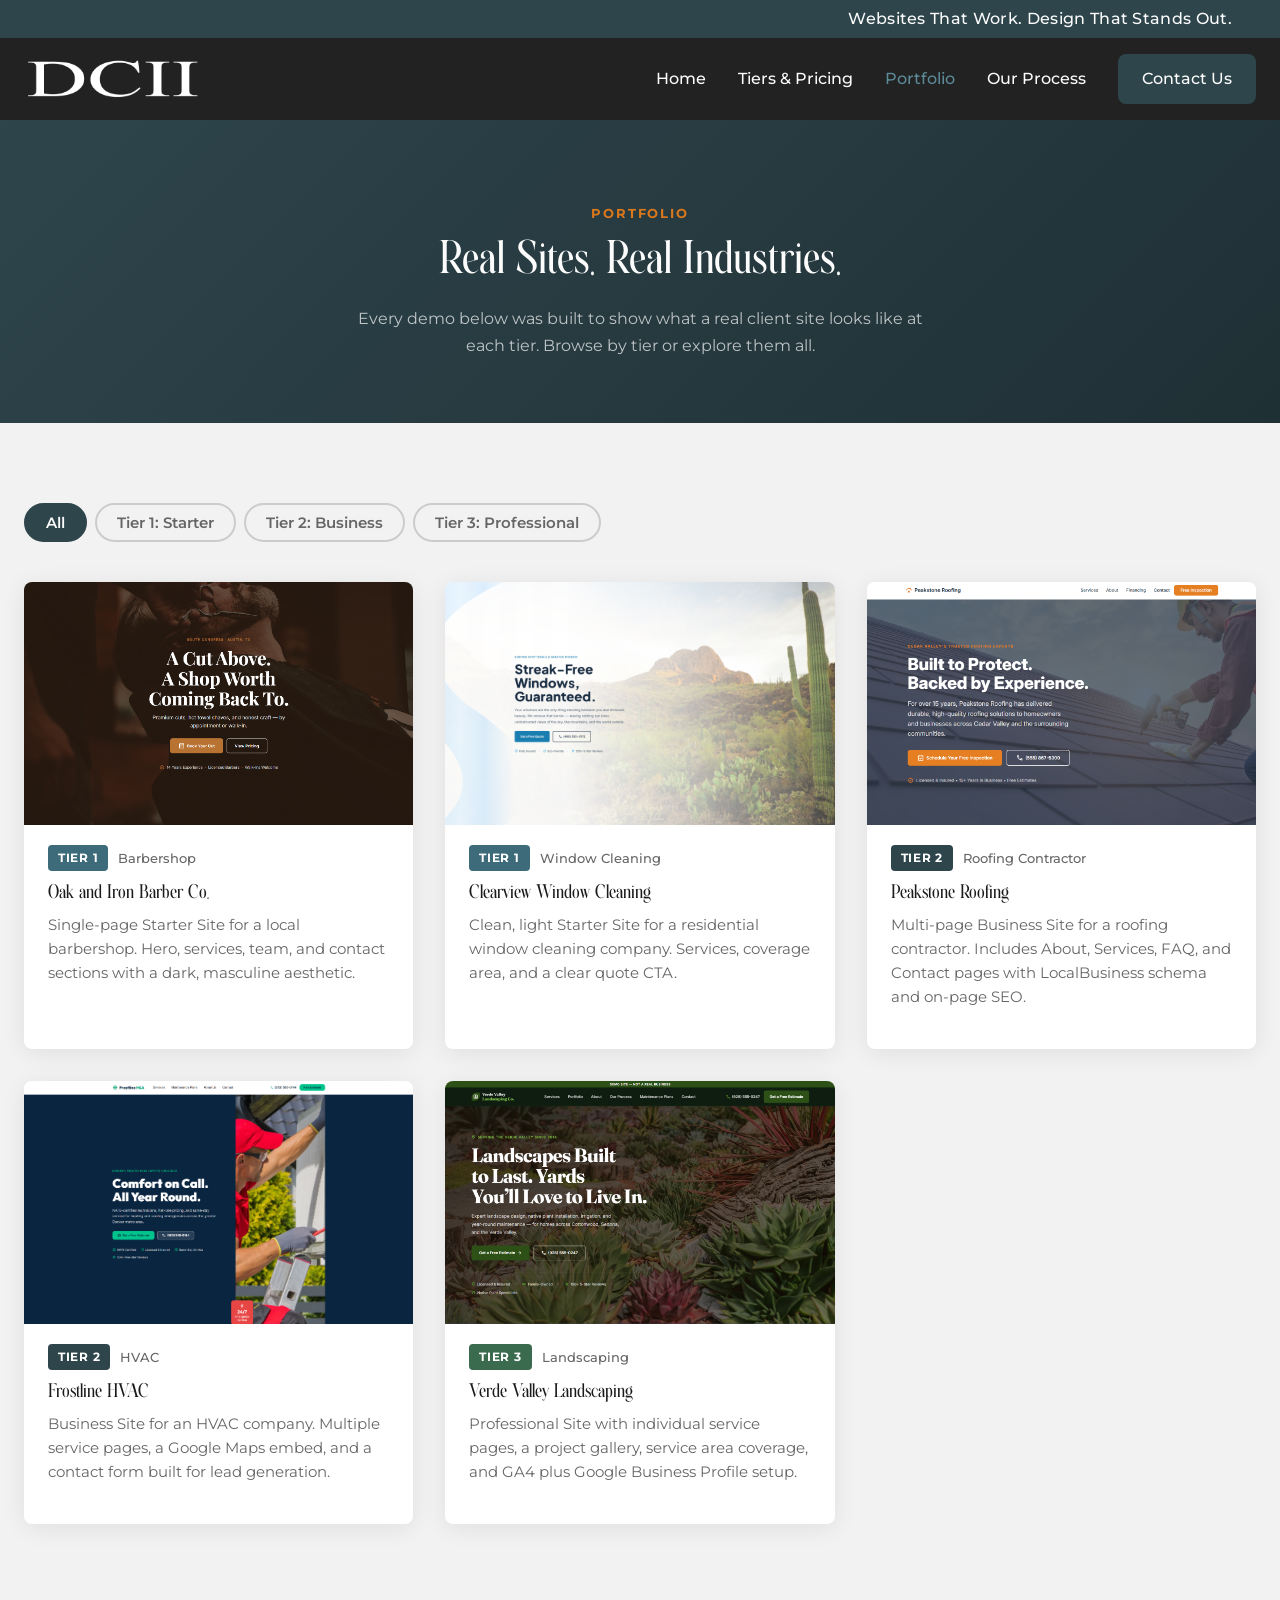
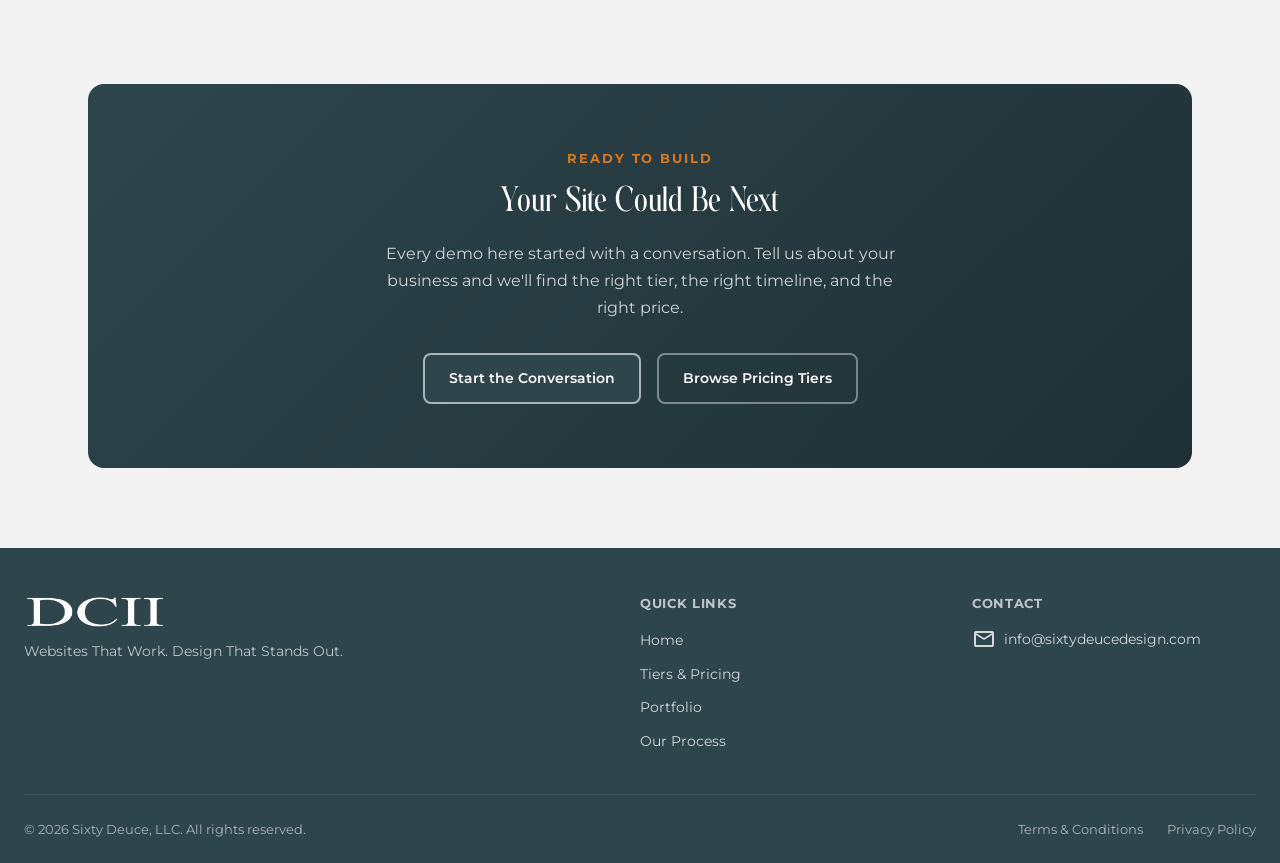
==== commit e6436b29: "Enhance accessibility and SEO by updating HTML structure and adding ARIA attributes; implement skip " ====
--- a/portfolio.html
+++ b/portfolio.html
@@ -39,10 +39,10 @@
 
         <!-- FILTER BAR -->
         <div class="portfolio-filter" role="group" aria-label="Filter by tier">
-          <button class="portfolio-filter__btn is-active" data-filter="all">All</button>
-          <button class="portfolio-filter__btn" data-filter="t1">Tier 1: Starter</button>
-          <button class="portfolio-filter__btn" data-filter="t2">Tier 2: Business</button>
-          <button class="portfolio-filter__btn" data-filter="t3">Tier 3: Professional</button>
+          <button class="portfolio-filter__btn is-active" data-filter="all" aria-pressed="true">All</button>
+          <button class="portfolio-filter__btn" data-filter="t1" aria-pressed="false">Tier 1: Starter</button>
+          <button class="portfolio-filter__btn" data-filter="t2" aria-pressed="false">Tier 2: Business</button>
+          <button class="portfolio-filter__btn" data-filter="t3" aria-pressed="false">Tier 3: Professional</button>
         </div>
 
         <!-- PORTFOLIO GRID -->
@@ -66,9 +66,6 @@
               </div>
               <h2 class="portfolio-page__card-title">Oak and Iron Barber Co.</h2>
               <p class="portfolio-page__card-desc">Single-page Starter Site for a local barbershop. Hero, services, team, and contact sections with a dark, masculine aesthetic.</p>
-              <a href="https://demos.sixtydeucedesign.com/t1-starter/d3-oak-and-iron-barber/oak-and-iron-barber.html" target="_blank" rel="noopener noreferrer" class="portfolio-page__demo-link">
-                View Demo <span class="material-symbols-outlined" aria-hidden="true">open_in_new</span>
-              </a>
             </div>
           </article>
 
@@ -90,9 +87,6 @@
               </div>
               <h2 class="portfolio-page__card-title">Clearview Window Cleaning</h2>
               <p class="portfolio-page__card-desc">Clean, light Starter Site for a residential window cleaning company. Services, coverage area, and a clear quote CTA.</p>
-              <a href="https://demos.sixtydeucedesign.com/t1-starter/d4-clearview-window-cleaning/clearview-window-cleaning.html" target="_blank" rel="noopener noreferrer" class="portfolio-page__demo-link">
-                View Demo <span class="material-symbols-outlined" aria-hidden="true">open_in_new</span>
-              </a>
             </div>
           </article>
 
@@ -114,9 +108,6 @@
               </div>
               <h2 class="portfolio-page__card-title">Peakstone Roofing</h2>
               <p class="portfolio-page__card-desc">Multi-page Business Site for a roofing contractor. Includes About, Services, FAQ, and Contact pages with LocalBusiness schema and on-page SEO.</p>
-              <a href="https://demos.sixtydeucedesign.com/t2-business/d1-peakstone-roofing/peakstone-roofing.html" target="_blank" rel="noopener noreferrer" class="portfolio-page__demo-link">
-                View Demo <span class="material-symbols-outlined" aria-hidden="true">open_in_new</span>
-              </a>
             </div>
           </article>
 
@@ -138,9 +129,6 @@
               </div>
               <h2 class="portfolio-page__card-title">Frostline HVAC</h2>
               <p class="portfolio-page__card-desc">Business Site for an HVAC company. Multiple service pages, a Google Maps embed, and a contact form built for lead generation.</p>
-              <a href="https://demos.sixtydeucedesign.com/t2-business/d2-frostline-hvac/frostline-hvac.html" target="_blank" rel="noopener noreferrer" class="portfolio-page__demo-link">
-                View Demo <span class="material-symbols-outlined" aria-hidden="true">open_in_new</span>
-              </a>
             </div>
           </article>
 
@@ -162,9 +150,6 @@
               </div>
               <h2 class="portfolio-page__card-title">Verde Valley Landscaping</h2>
               <p class="portfolio-page__card-desc">Professional Site with individual service pages, a project gallery, service area coverage, and GA4 plus Google Business Profile setup.</p>
-              <a href="https://demos.sixtydeucedesign.com/t3-professional/d5-verde-valley-landscaping/verde-valley-landscaping.html" target="_blank" rel="noopener noreferrer" class="portfolio-page__demo-link">
-                View Demo <span class="material-symbols-outlined" aria-hidden="true">open_in_new</span>
-              </a>
             </div>
           </article>
 
--- a/styles.css
+++ b/styles.css
@@ -126,6 +126,21 @@
 }
 
 /* ================================
+   UTILITY
+   ================================ */
+.sr-only {
+  position: absolute;
+  width: 1px;
+  height: 1px;
+  padding: 0;
+  margin: -1px;
+  overflow: hidden;
+  clip: rect(0, 0, 0, 0);
+  white-space: nowrap;
+  border: 0;
+}
+
+/* ================================
    LAYOUT
    ================================ */
 .container {
@@ -874,6 +889,13 @@
   color: #c0392b;
 }
 
+.contact__required-note {
+  grid-column: 1 / -1;
+  font-size: 0.875rem;
+  color: var(--color-text-muted);
+  margin: 0 0 0.5rem;
+}
+
 .contact__input,
 .contact__textarea {
   padding: 0.75rem 1rem;
@@ -885,11 +907,10 @@
   transition: border-color 0.2s, box-shadow 0.2s;
 }
 
-.contact__input:focus,
-.contact__textarea:focus {
+.contact__input:focus-visible,
+.contact__textarea:focus-visible {
   border-color: var(--color-accent);
-  box-shadow: 0 0 0 3px rgba(219, 120, 28, 0.15);
-  outline: none;
+  box-shadow: 0 0 0 3px rgba(219, 120, 28, 0.6);
 }
 
 .contact__textarea {
@@ -1088,6 +1109,98 @@
 
 .intro__card[data-scroll] {
   transition-delay: calc(var(--scroll-index, 0) * 0.1s);
+}
+
+/* ================================
+   LEGAL PAGES (Terms & Conditions, Privacy Policy)
+   ================================ */
+.legal-hero {
+  background: linear-gradient(135deg, #2e454c 0%, #1f3035 100%);
+  padding: 4rem 0 3rem;
+  text-align: center;
+}
+
+.legal-hero__eyebrow {
+  display: inline-block;
+  font-size: 0.8125rem;
+  font-weight: 700;
+  text-transform: uppercase;
+  letter-spacing: 0.15em;
+  color: var(--color-accent);
+  margin-bottom: 0.75rem;
+}
+
+.legal-hero__heading {
+  font-family: var(--font-heading);
+  font-size: 2.5rem;
+  color: var(--color-text-inverse);
+  margin: 0 0 0.75rem;
+}
+
+.legal-hero__meta {
+  font-size: 0.9375rem;
+  color: rgba(255, 255, 255, 0.55);
+  margin: 0;
+}
+
+.legal-content {
+  background-color: var(--color-bg-alt);
+}
+
+.container--narrow {
+  max-width: 48rem;
+  margin-left: auto;
+  margin-right: auto;
+  padding-left: 1.5rem;
+  padding-right: 1.5rem;
+}
+
+.legal-body {
+  background-color: #fff;
+  border-radius: var(--radius);
+  padding: 3rem;
+  box-shadow: var(--shadow-smooth);
+}
+
+.legal-body p {
+  font-size: 1rem;
+  line-height: 1.8;
+  color: var(--color-text);
+  margin: 0 0 1.25rem;
+}
+
+.legal-body h2 {
+  font-family: var(--font-heading);
+  font-size: 1.25rem;
+  color: var(--color-primary);
+  margin: 2.5rem 0 0.75rem;
+  padding-top: 2rem;
+  border-top: 1px solid var(--color-border);
+}
+
+.legal-body h2:first-of-type {
+  margin-top: 1.5rem;
+  padding-top: 1.5rem;
+}
+
+.legal-body a {
+  color: var(--color-primary);
+  text-decoration: underline;
+  text-underline-offset: 0.2em;
+}
+
+.legal-body a:hover {
+  color: var(--color-secondary);
+}
+
+@media (max-width: 767px) {
+  .legal-hero__heading {
+    font-size: 1.875rem;
+  }
+
+  .legal-body {
+    padding: 2rem 1.5rem;
+  }
 }
 
 /* ================================
@@ -1252,7 +1365,7 @@
 }
 
 .portfolio-page__tier-badge--t1 {
-  background-color: #5c8a98;
+  background-color: #3d6b7a;
 }
 
 .portfolio-page__tier-badge--t2 {
@@ -1483,7 +1596,7 @@
   font-weight: 700;
   text-transform: uppercase;
   letter-spacing: 0.12em;
-  color: var(--color-accent);
+  color: var(--color-primary);
   margin: 0 0 0.375rem;
   display: flex;
   align-items: center;
@@ -1539,7 +1652,7 @@
   font-weight: 700;
   text-transform: uppercase;
   letter-spacing: 0.12em;
-  color: var(--color-accent);
+  color: var(--color-primary);
   margin: 0 0 1rem;
 }
 
@@ -1882,7 +1995,7 @@
   font-weight: 700;
   text-transform: uppercase;
   letter-spacing: 0.15em;
-  color: var(--color-accent);
+  color: var(--color-primary);
   margin-bottom: 0.5rem;
 }
 
@@ -1928,7 +2041,7 @@
   font-weight: 700;
   text-transform: uppercase;
   letter-spacing: 0.12em;
-  color: var(--color-accent);
+  color: var(--color-primary);
   margin: 0 0 1.25rem;
 }
 
@@ -2025,7 +2138,7 @@
   font-weight: 700;
   text-transform: uppercase;
   letter-spacing: 0.12em;
-  color: var(--color-accent);
+  color: var(--color-primary);
   margin: 0 0 1.5rem;
 }
 
@@ -2088,13 +2201,14 @@
   gap: 0.375rem;
   font-size: 1rem;
   font-weight: 600;
-  color: var(--color-accent);
+  color: var(--color-primary);
   text-decoration: none;
-  transition: color 0.2s;
+  transition: color 0.2s, text-decoration-color 0.2s;
 }
 
 .demo-card__link:hover {
   color: var(--color-primary);
+  text-decoration: underline;
 }
 
 .demo-card__link .material-symbols-outlined {
